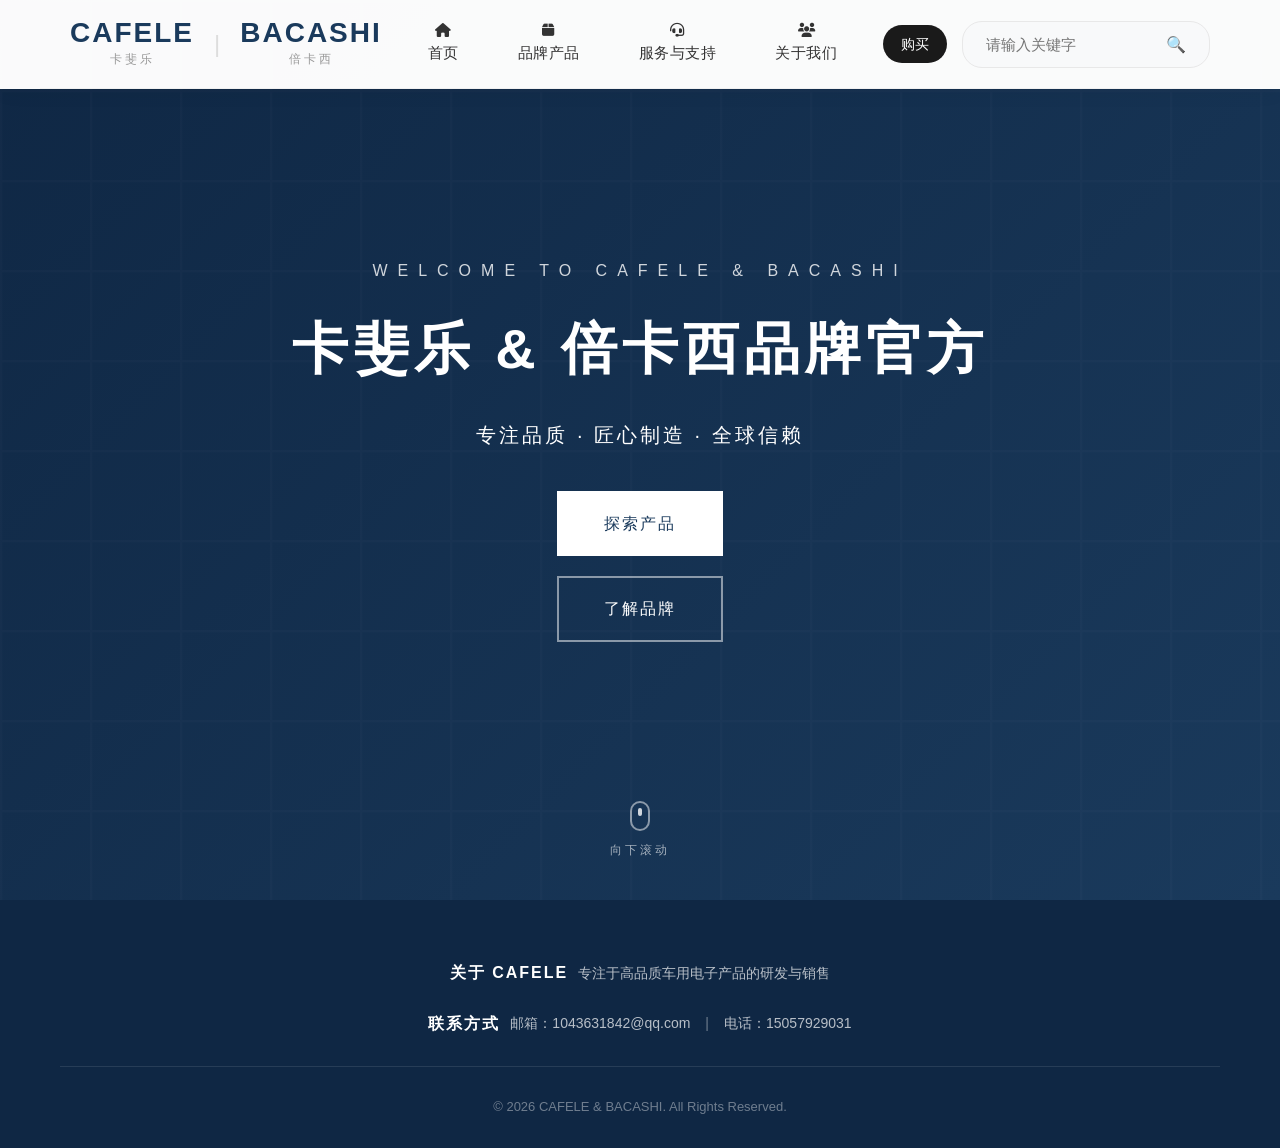
==== index.html @ b7d117b6 "更新 CSS 版本号清除浏览器缓存" ====
<!DOCTYPE html>
<html lang="zh-CN">
<head>
    <meta charset="UTF-8">
    <meta name="viewport" content="width=device-width, initial-scale=1.0, maximum-scale=1.0, user-scalable=no">
    <meta http-equiv="Cache-Control" content="no-cache, no-store, must-revalidate">
    <meta http-equiv="Pragma" content="no-cache">
    <meta http-equiv="Expires" content="0">
    <title>CAFELE & BACASHI - 品牌官网</title>
    <link rel="stylesheet" href="assets/css/style.css?v=20260322030">
    <link rel="stylesheet" href="https://cdn.bootcdn.net/ajax/libs/font-awesome/6.4.0/css/all.min.css">
</head>
<body>
    <!-- 顶部导航栏 -->
    <nav class="navbar">
        <div class="container">
            <div class="logo">
                <div class="logo-brand">
                    <span class="logo-text">CAFELE</span>
                    <span class="logo-cn">卡斐乐</span>
                </div>
                <span class="logo-divider">|</span>
                <div class="logo-brand">
                    <span class="logo-text">BACASHI</span>
                    <span class="logo-cn">倍卡西</span>
                </div>
            </div>

            <!-- 主导航 -->
            <ul class="nav-links">
                <li class="active"><a href="index.html"><i class="fas fa-home nav-icon"></i>首页</a></li>
                <li><a href="products.html"><i class="fas fa-box nav-icon"></i>品牌产品</a></li>
                <li><a href="service.html"><i class="fas fa-headset nav-icon"></i>服务与支持</a></li>
                <li><a href="about.html"><i class="fas fa-users nav-icon"></i>关于我们</a></li>
            </ul>

            <!-- 右侧按钮 -->
            <div class="nav-right">
                <a href="service.html#contact" class="btn-buy">购买</a>
                <div class="search-box">
                    <input type="text" placeholder="请输入关键字" id="search-input">
                    <button class="search-btn" onclick="searchProducts()">🔍</button>
                </div>
            </div>

            <button class="mobile-menu-btn"><span></span><span></span><span></span></button>
        </div>
    </nav>

    <!-- 首页横幅 -->
    <section id="home" class="hero">
        <div class="hero-bg"></div>
        <div class="hero-overlay"></div>
        <div class="container hero-content">
            <p class="hero-welcome">WELCOME TO CAFELE & BACASHI</p>
            <h1 class="hero-title">卡斐乐 & 倍卡西品牌官方</h1>
            <p class="hero-subtitle">专注品质 · 匠心制造 · 全球信赖</p>
            <div class="hero-btns">
                <a href="products.html" class="btn btn-primary">探索产品</a>
                <a href="about.html" class="btn btn-outline">了解品牌</a>
            </div>
        </div>
        <div class="scroll-down">
            <span></span>
            <p>向下滚动</p>
        </div>
    </section>

    <!-- 页脚 -->
    <footer class="footer">
        <div class="container">
            <div class="footer-content">
                <div class="footer-section">
                    <h4>关于 CAFELE</h4>
                    <p>专注于高品质车用电子产品的研发与销售</p>
                </div>
                <div class="footer-section">
                    <h4>联系方式</h4>
                    <p id="footer-email">邮箱：1043631842@qq.com</p>
                    <span class="contact-divider">|</span>
                    <p id="footer-phone">电话：15057929031</p>
                </div>
            </div>
            <div class="footer-bottom">
                <p>&copy; 2026 CAFELE & BACASHI. All Rights Reserved.</p>
            </div>
        </div>
    </footer>

    <script src="assets/js/api.js"></script>
    <script src="assets/js/main.js"></script>
</body>
</html>
---- assets/css/style.css ----
/* 基础样式 */
* {
    margin: 0;
    padding: 0;
    box-sizing: border-box;
}

:root {
    --primary-color: #1a3a5c;
    --primary-light: #2c5282;
    --primary-dark: #0f2744;
    --accent-color: #c9a962;
    --text-color: #333;
    --text-light: #666;
    --text-muted: #999;
    --bg-light: #f8f9fa;
    --bg-white: #ffffff;
    --border-color: #e8e8e8;
    --shadow: 0 2px 15px rgba(0,0,0,0.08);
    --shadow-lg: 0 10px 40px rgba(0,0,0,0.12);
}

html {
    scroll-behavior: smooth;
}

body {
    font-family: "Helvetica Neue", Helvetica, Arial, "PingFang SC", "Hiragino Sans GB", "Microsoft YaHei", sans-serif;
    line-height: 1.6;
    color: var(--text-color);
    background: var(--bg-white);
}

.container {
    max-width: 1200px;
    margin: 0 auto;
    padding: 0 20px;
}

/* 导航栏 */
.navbar {
    position: fixed;
    top: 0;
    left: 0;
    right: 0;
    background: rgba(255,255,255,0.98);
    box-shadow: 0 2px 20px rgba(0,0,0,0.06);
    z-index: 1000;
    transition: all 0.3s ease;
}

.navbar .container {
    display: flex;
    justify-content: space-between;
    align-items: center;
    padding: 15px 30px;
    border-bottom: 1px solid #f0f0f0;
}

/* 导航左侧 Logo 区域 */
.logo {
    display: flex;
    align-items: center;
    gap: 15px;
}

/* 主导航 - 居中 */
.nav-links {
    display: flex;
    list-style: none;
    gap: 20px;
    flex: 1;
    justify-content: center;
}

.nav-links a {
    display: flex;
    flex-direction: column;
    align-items: center;
    padding: 8px 12px;
    text-decoration: none;
    color: #333;
    transition: all 0.3s ease;
    white-space: nowrap;
}

/* 导航右侧（购买按钮 + 搜索） */
.nav-right {
    display: flex;
    align-items: center;
    gap: 15px;
}

.btn-buy {
    background: #1a1a1a;
    color: white;
    padding: 8px 18px;
    border-radius: 20px;
    text-decoration: none;
    font-size: 14px;
    font-weight: 500;
    transition: all 0.3s ease;
}

.btn-buy:hover {
    background: #333;
    transform: translateY(-2px);
}

.search-box {
    display: flex;
    align-items: center;
    border: 1px solid #e8e8e8;
    border-radius: 20px;
    padding: 5px 15px;
    background: #f8f9fa;
}

.search-box input {
    border: none;
    background: transparent;
    padding: 8px;
    font-size: 15px;
    width: 180px;
    outline: none;
}

.search-btn {
    background: none;
    border: none;
    cursor: pointer;
    font-size: 16px;
    padding: 8px;
}

/* 下拉菜单 */
.has-dropdown {
    position: relative;
}

.dropdown-menu {
    position: absolute;
    top: 100%;
    left: 0;
    background: white;
    box-shadow: 0 5px 20px rgba(0,0,0,0.1);
    border-radius: 8px;
    list-style: none;
    padding: 10px 0;
    min-width: 160px;
    opacity: 0;
    visibility: hidden;
    transition: all 0.3s ease;
}

.has-dropdown:hover .dropdown-menu {
    opacity: 1;
    visibility: visible;
}

.dropdown-menu li {
    padding: 0;
}

.dropdown-menu a {
    padding: 10px 20px;
    display: block;
    font-size: 13px;
    color: #666;
}

.dropdown-menu a:hover {
    background: #f5f5f5;
    color: var(--primary-color);
}

.dropdown-menu a::after {
    display: none;
}

.arrow {
    font-size: 10px;
    margin-left: 5px;
    display: inline-block;
    transition: transform 0.3s ease;
}

.has-dropdown:hover .arrow {
    transform: rotate(180deg);
}

.logo {
    display: flex;
    align-items: center;
    gap: 20px;
}

.logo-brand {
    display: flex;
    flex-direction: column;
    align-items: center;
}

.logo-text {
    font-size: 28px;
    font-weight: 700;
    color: var(--primary-color);
    letter-spacing: 2px;
    line-height: 1;
}

.logo-cn {
    font-size: 12px;
    color: var(--text-muted);
    letter-spacing: 3px;
    margin-top: 3px;
}

.logo-divider {
    color: #ddd;
    font-size: 24px;
    font-weight: 300;
}

.nav-links {
    display: flex;
    list-style: none;
    gap: 35px;
}

.nav-links a {
    text-decoration: none;
    color: var(--text-color);
    font-size: 15px;
    font-weight: 500;
    letter-spacing: 0.5px;
    transition: color 0.3s ease;
    position: relative;
    display: inline-flex;
    align-items: center;
    gap: 4px;
}

.nav-links a .nav-icon {
    font-size: 14px;
    width: 16px;
    text-align: center;
    transition: transform 0.3s ease;
}

.nav-links a::after {
    content: '';
    position: absolute;
    bottom: -5px;
    left: 0;
    width: 0;
    height: 2px;
    background: var(--primary-color);
    transition: width 0.3s ease;
}

.nav-links a:hover,
.nav-links a.active {
    color: var(--primary-color);
}

.nav-links a:hover::after,
.nav-links a.active::after {
    width: 100%;
}

.mobile-menu-btn {
    display: none;
    flex-direction: column;
    gap: 5px;
    background: none;
    border: none;
    cursor: pointer;
    padding: 5px;
}

.mobile-menu-btn span {
    width: 25px;
    height: 2px;
    background: var(--primary-color);
    transition: all 0.3s ease;
}

/* 首页横幅 */
.hero {
    position: relative;
    height: 100vh;
    min-height: 600px;
    display: flex;
    align-items: center;
    justify-content: center;
    overflow: hidden;
}

.hero-bg {
    position: absolute;
    top: 0;
    left: 0;
    right: 0;
    bottom: 0;
    background: linear-gradient(135deg, var(--primary-dark) 0%, var(--primary-color) 50%, var(--primary-light) 100%);
    background-size: 200% 200%;
    animation: gradientShift 15s ease infinite;
}

@keyframes gradientShift {
    0%, 100% { background-position: 0% 50%; }
    50% { background-position: 100% 50%; }
}

.hero-overlay {
    position: absolute;
    top: 0;
    left: 0;
    right: 0;
    bottom: 0;
    background: url('data:image/svg+xml,<svg xmlns="http://www.w3.org/2000/svg" viewBox="0 0 100 100"><defs><pattern id="grid" width="10" height="10" patternUnits="userSpaceOnUse"><path d="M 10 0 L 0 0 0 10" fill="none" stroke="rgba(255,255,255,0.03)" stroke-width="0.5"/></pattern></defs><rect width="100" height="100" fill="url(%23grid)"/></svg>');
    opacity: 0.5;
}

.hero-content {
    position: relative;
    z-index: 10;
    text-align: center;
    color: white;
    max-width: 900px;
    padding: 40px;
}

.hero-welcome {
    font-size: 16px;
    letter-spacing: 10px;
    color: rgba(255,255,255,0.8);
    margin-bottom: 20px;
    animation: fadeInUp 1s ease 0.3s both;
}

.hero-title {
    font-size: 56px !important;
    font-weight: 700;
    letter-spacing: 2px;
    margin-bottom: 25px;
    white-space: nowrap;
    animation: fadeInUp 1s ease 0.5s both;
}

.hero-subtitle {
    font-size: 20px !important;
    letter-spacing: 4px;
    opacity: 0.9;
    margin-bottom: 40px;
    animation: fadeInUp 1s ease 0.7s both;
}

.hero-btns {
    display: flex;
    gap: 20px;
    justify-content: center;
    animation: fadeInUp 1s ease 0.9s both;
}

@keyframes fadeInUp {
    from {
        opacity: 0;
        transform: translateY(40px);
    }
    to {
        opacity: 1;
        transform: translateY(0);
    }
}

.btn {
    display: inline-block;
    padding: 18px 45px;
    border: 2px solid;
    border-radius: 0;
    cursor: pointer;
    font-size: 16px;
    font-weight: 500;
    letter-spacing: 2px;
    text-decoration: none;
    transition: all 0.3s ease;
    background: transparent;
}

.btn-primary {
    background: white;
    border-color: white;
    color: var(--primary-color);
}

.btn-primary:hover {
    background: transparent;
    color: white;
}

.btn-outline {
    border-color: rgba(255,255,255,0.5);
    color: white;
}

.btn-outline:hover {
    border-color: white;
    background: white;
    color: var(--primary-color);
}

.btn-large {
    padding: 18px 50px;
    font-size: 16px;
}

.scroll-down {
    position: absolute;
    bottom: 40px;
    left: 50%;
    transform: translateX(-50%);
    text-align: center;
    color: rgba(255,255,255,0.6);
    animation: bounce 2s infinite;
}

.scroll-down span {
    display: block;
    width: 20px;
    height: 30px;
    border: 2px solid rgba(255,255,255,0.5);
    border-radius: 10px;
    margin: 0 auto 10px;
    position: relative;
}

.scroll-down span::before {
    content: '';
    position: absolute;
    top: 5px;
    left: 50%;
    transform: translateX(-50%);
    width: 4px;
    height: 8px;
    background: rgba(255,255,255,0.8);
    border-radius: 2px;
    animation: scroll 2s infinite;
}

@keyframes scroll {
    0% { opacity: 1; top: 5px; }
    100% { opacity: 0; top: 15px; }
}

@keyframes bounce {
    0%, 100% { transform: translateX(-50%) translateY(0); }
    50% { transform: translateX(-50%) translateY(10px); }
}

.scroll-down p {
    font-size: 12px;
    letter-spacing: 3px;
}

/* 通用区块样式 */
section {
    padding: 100px 0;
}

@media (max-width: 768px) {
    section {
        padding: 40px 0;
    }
}

.section-header {
    text-align: center;
    margin-bottom: 70px;
}

@media (max-width: 768px) {
    .section-header {
        margin-bottom: 30px;
    }

    .section-subtitle {
        font-size: 11px;
        letter-spacing: 3px;
    }

    .section-title {
        font-size: 22px;
        letter-spacing: 2px;
    }

    .section-line {
        width: 40px;
        height: 2px;
        margin: 12px auto 0;
    }
}

.section-subtitle {
    font-size: 13px;
    letter-spacing: 5px;
    color: var(--accent-color);
    font-weight: 600;
    margin-bottom: 15px;
}

.section-title {
    font-size: 48px;
    color: var(--primary-color);
    font-weight: 700;
    letter-spacing: 3px;
}

.section-line {
    width: 60px;
    height: 3px;
    background: linear-gradient(to right, var(--primary-color), var(--accent-color));
    margin: 20px auto 0;
}

/* 品牌中心 */
.brand-section {
    background: var(--bg-white);
}

.brand-intro {
    display: grid;
    grid-template-columns: 1fr 1fr;
    gap: 80px;
    align-items: center;
    margin-bottom: 60px;
}

/* 反向布局 - 图片在左，文字在右 */
.brand-intro-reverse {
    direction: rtl;
}

.brand-intro-reverse .brand-text {
    direction: ltr;
}

.brand-intro-reverse .brand-image {
    direction: ltr;
}

.brand-text {
    padding: 20px 0;
}

.brand-text h3 {
    font-size: 36px;
    color: var(--primary-color);
    margin-bottom: 25px;
    font-weight: 600;
}

.brand-text p {
    color: var(--text-light);
    line-height: 2;
    font-size: 17px;
    text-align: justify;
}

.brand-signature {
    margin-top: 30px;
    font-family: 'Brush Script MT', cursive;
    font-size: 24px;
    color: var(--accent-color);
}

.brand-image {
    position: relative;
}

.image-placeholder {
    width: 100%;
    height: 400px;
    background: linear-gradient(135deg, var(--bg-light), #e8e8e8);
    display: flex;
    align-items: center;
    justify-content: center;
    color: var(--text-muted);
    font-size: 18px;
    letter-spacing: 3px;
}

.brand-stats {
    display: grid;
    grid-template-columns: repeat(4, 1fr);
    gap: 40px;
    padding: 50px;
    background: var(--bg-light);
    border-radius: 5px;
}

.stat-item {
    text-align: center;
    padding: 30px;
    border: 1px solid var(--border-color);
    transition: all 0.3s ease;
}

.stat-item:hover {
    border-color: var(--primary-color);
    transform: translateY(-5px);
    box-shadow: var(--shadow);
}

.stat-icon {
    font-size: 40px;
    display: block;
    margin-bottom: 15px;
}

.stat-number {
    display: block;
    font-size: 42px;
    font-weight: 700;
    color: var(--primary-color);
    margin-bottom: 10px;
}

.stat-label {
    font-size: 14px;
    color: var(--text-muted);
    letter-spacing: 1px;
}

/* 发展历程 */
.timeline-section {
    background: var(--bg-light);
}

.timeline-wrap {
    position: relative;
    max-width: 900px;
    margin: 0 auto;
}

.timeline-item {
    display: flex;
    gap: 40px;
    margin-bottom: 50px;
    position: relative;
}

.timeline-item:last-child {
    margin-bottom: 0;
}

.timeline-item:nth-child(odd) {
    flex-direction: row-reverse;
    text-align: right;
}

.timeline-year-box {
    flex-shrink: 0;
    width: 120px;
    height: 120px;
    background: var(--primary-color);
    color: white;
    display: flex;
    align-items: center;
    justify-content: center;
    font-size: 28px;
    font-weight: 700;
    border-radius: 5px;
    position: relative;
    z-index: 2;
}

.timeline-item:nth-child(odd) .timeline-year-box {
    background: var(--accent-color);
}

.timeline-content {
    flex: 1;
    padding: 30px;
    background: white;
    border-radius: 5px;
    box-shadow: var(--shadow);
    position: relative;
}

.timeline-content::before {
    content: '';
    position: absolute;
    top: 50%;
    transform: translateY(-50%);
    width: 0;
    height: 0;
    border: 10px solid transparent;
}

.timeline-item:nth-child(even) .timeline-content::before {
    left: -20px;
    border-right-color: white;
}

.timeline-item:nth-child(odd) .timeline-content::before {
    right: -20px;
    border-left-color: white;
}

.timeline-content h4 {
    font-size: 20px;
    color: var(--primary-color);
    margin-bottom: 12px;
}

.timeline-content p {
    color: var(--text-light);
    line-height: 1.8;
    font-size: 15px;
}

/* 产品中心 */
.products-section {
    background: var(--bg-white);
}

.product-filters {
    display: flex;
    justify-content: center;
    gap: 15px;
    margin-bottom: 50px;
    flex-wrap: wrap;
}

.filter-btn {
    padding: 12px 30px;
    border: 1px solid var(--border-color);
    background: white;
    cursor: pointer;
    font-size: 14px;
    letter-spacing: 1px;
    transition: all 0.3s ease;
}

.filter-btn:hover,
.filter-btn.active {
    border-color: var(--primary-color);
    background: var(--primary-color);
    color: white;
}

.products-wrap {
    display: grid;
    grid-template-columns: repeat(2, 1fr);
    gap: 40px;
}

.product-card {
    background: white;
    border: 1px solid var(--border-color);
    overflow: hidden;
    transition: all 0.4s ease;
    cursor: pointer;
}

.product-card:hover {
    border-color: var(--primary-color);
    box-shadow: var(--shadow-lg);
    transform: translateY(-10px);
}

.product-image-wrap {
    position: relative;
    width: 100%;
    height: 350px;
    overflow: hidden;
    background: #ffffff;
}

.product-image-wrap img {
    width: 100%;
    height: 100%;
    object-fit: contain;
    transition: transform 0.6s ease;
}

.product-card:hover .product-image-wrap img {
    transform: scale(1.1);
}

.product-overlay {
    position: absolute;
    top: 0;
    left: 0;
    right: 0;
    bottom: 0;
    background: rgba(26, 58, 92, 0.8);
    display: flex;
    align-items: center;
    justify-content: center;
    opacity: 0;
    transition: opacity 0.3s ease;
}

.product-card:hover .product-overlay {
    opacity: 1;
}

.product-overlay-btn {
    padding: 15px 35px;
    border: 2px solid white;
    background: transparent;
    color: white;
    cursor: pointer;
    font-size: 15px;
    letter-spacing: 2px;
    transition: all 0.3s ease;
}

.product-overlay-btn:hover {
    background: white;
    color: var(--primary-color);
}

.product-info {
    padding: 25px;
    text-align: center;
}

.product-category {
    display: inline-block;
    padding: 5px 15px;
    background: var(--bg-light);
    font-size: 12px;
    letter-spacing: 1px;
    color: var(--text-muted);
    margin-bottom: 15px;
}

.product-name {
    font-size: 24px;
    color: var(--primary-color);
    font-weight: 600;
    margin-bottom: 12px;
}

.product-description {
    color: var(--text-light);
    font-size: 15px;
    line-height: 1.7;
    margin-bottom: 15px;
}

.product-price {
    font-size: 26px;
    color: var(--accent-color);
    font-weight: 600;
}

/* 联系我们 */
.contact-section {
    background: var(--bg-light);
}

.contact-wrap {
    display: grid;
    grid-template-columns: 1fr 1.5fr;
    gap: 60px;
}

.contact-info {
    display: grid;
    grid-template-columns: 1fr;
    gap: 25px;
}

.contact-card {
    padding: 30px;
    background: white;
    border-left: 4px solid var(--primary-color);
    display: flex;
    flex-direction: column;
    gap: 15px;
    transition: all 0.3s ease;
}

.contact-card:hover {
    box-shadow: var(--shadow);
    transform: translateX(10px);
}

.contact-icon {
    font-size: 32px;
}

.contact-card h4 {
    font-size: 16px;
    color: var(--primary-color);
    font-weight: 600;
}

.contact-card p {
    color: var(--text-light);
    font-size: 15px;
    line-height: 1.6;
}

.contact-form {
    display: flex;
    flex-direction: column;
    gap: 20px;
    padding: 40px;
    background: white;
    box-shadow: var(--shadow);
}

.contact-form input,
.contact-form textarea {
    width: 100%;
    padding: 16px 20px;
    border: 1px solid var(--border-color);
    font-size: 15px;
    font-family: inherit;
    transition: border-color 0.3s ease;
}

.contact-form input:focus,
.contact-form textarea:focus {
    outline: none;
    border-color: var(--primary-color);
}

.contact-form textarea {
    resize: vertical;
    min-height: 150px;
}

.form-row {
    display: grid;
    grid-template-columns: 1fr 1fr;
    gap: 20px;
}

.contact-form .btn-primary {
    background: var(--primary-color);
    border-color: var(--primary-color);
    color: white;
    align-self: flex-start;
}

.contact-form .btn-primary:hover {
    background: var(--primary-dark);
    border-color: var(--primary-dark);
}

/* 页脚 */
.footer {
    background: var(--primary-dark);
    color: white;
    padding: 60px 0 30px;
}

.footer-content {
    display: flex;
    justify-content: center;
    align-items: center;
    gap: 40px;
    padding-bottom: 30px;
    border-bottom: 1px solid rgba(255,255,255,0.1);
}

.footer-section {
    display: flex;
    align-items: center;
    gap: 10px;
}

.footer-section h4 {
    font-size: 16px;
    font-weight: 600;
    letter-spacing: 2px;
    color: white;
    white-space: nowrap;
    margin: 0;
}

.footer-section p {
    font-size: 14px;
    color: rgba(255,255,255,0.7);
    line-height: 1.6;
    margin: 0;
    white-space: nowrap;
}

.contact-divider {
    color: rgba(255,255,255,0.4);
    font-size: 14px;
    margin: 0 5px;
}

.contact-divider {
    color: rgba(255,255,255,0.4);
    font-size: 14px;
}

.footer-bottom {
    text-align: center;
    padding-top: 30px;
    color: rgba(255,255,255,0.4);
    font-size: 13px;
}

/* 模态框 */
.modal {
    display: none;
    position: fixed;
    top: 0;
    left: 0;
    right: 0;
    bottom: 0;
    z-index: 2000;
    align-items: center;
    justify-content: center;
}

.modal-overlay {
    position: absolute;
    top: 0;
    left: 0;
    right: 0;
    bottom: 0;
    background: rgba(0,0,0,0.7);
}

.modal-dialog {
    position: relative;
    background: white;
    max-width: 1000px;
    width: 90%;
    max-height: 90vh;
    overflow-y: auto;
    z-index: 10;
}

.modal-close {
    position: absolute;
    top: 15px;
    right: 20px;
    font-size: 36px;
    cursor: pointer;
    color: var(--text-muted);
    background: none;
    border: none;
    z-index: 10;
    transition: color 0.3s ease;
}

.modal-close:hover {
    color: var(--text-color);
}

.modal-product {
    display: grid;
    grid-template-columns: 1fr 1fr;
}

.modal-product-img {
    width: 100%;
    min-height: 500px;
    object-fit: cover;
    background: var(--bg-light);
}

.modal-product-info {
    padding: 50px;
}

.modal-product-info .product-category {
    background: var(--primary-color);
    color: white;
    padding: 8px 20px;
}

.modal-product-info .product-name {
    font-size: 32px;
    margin-bottom: 20px;
}

.modal-product-info .product-price {
    font-size: 36px;
    margin-bottom: 25px;
}

.modal-product-info .product-description {
    font-size: 16px;
    line-height: 1.8;
    margin-bottom: 30px;
}

.modal-details h4 {
    font-size: 18px;
    color: var(--primary-color);
    margin-bottom: 15px;
}

.modal-details pre {
    background: var(--bg-light);
    padding: 20px;
    font-family: inherit;
    font-size: 14px;
    line-height: 2;
    white-space: pre-wrap;
    color: var(--text-light);
}

/* 响应式设计 */
@media (max-width: 992px) {
    .nav-links {
        gap: 30px;
    }

    .hero-title {
        font-size: 42px;
    }

    .brand-intro {
        grid-template-columns: 1fr;
        gap: 40px;
    }

    .brand-intro-reverse {
        direction: ltr;
    }

    .brand-stats {
        grid-template-columns: repeat(2, 1fr);
    }

    .products-wrap {
        grid-template-columns: 1fr;
    }

    .contact-wrap {
        grid-template-columns: 1fr;
    }

    .modal-product {
        grid-template-columns: 1fr;
    }

    .modal-product-img {
        min-height: 300px;
    }
}

@media (max-width: 768px) {
    /* 移动端导航栏优化 */
    .navbar .container {
        padding: 12px 15px;
        transition: all 0.3s ease;
    }

    .logo {
        flex-shrink: 0;
    }

    .logo-text {
        font-size: 16px;
        font-weight: 700;
    }

    .logo-cn {
        font-size: 7px;
        letter-spacing: 2px;
    }

    .logo-divider {
        display: none;
    }

    /* 导航链接默认隐藏 */
    .nav-links {
        display: none;
    }

    /* 导航右侧在移动端隐藏搜索框，保留购买按钮 */
    .nav-right {
        gap: 8px;
        flex-shrink: 0;
    }

    .nav-right .search-box {
        display: none;
    }

    .btn-buy {
        padding: 8px 14px;
        font-size: 12px;
        border-radius: 20px;
    }

    /* 移动端首页标题 */
    .hero-title {
        font-size: 32px !important;
        letter-spacing: 2px;
        white-space: normal;
    }

    .hero-subtitle {
        font-size: 14px !important;
        letter-spacing: 2px;
    }

    /* 汉堡菜单按钮动画 */
    .mobile-menu-btn {
        display: flex;
        flex-direction: column;
        justify-content: center;
        align-items: center;
        padding: 6px;
        background: linear-gradient(135deg, var(--primary-color) 0%, var(--primary-light) 100%);
        border: none;
        border-radius: 8px;
        box-shadow: 0 2px 10px rgba(26, 58, 92, 0.2);
        cursor: pointer;
        z-index: 1001;
        transition: all 0.3s ease;
    }

    .mobile-menu-btn:active {
        transform: scale(0.9);
    }

    .mobile-menu-btn span {
        width: 20px;
        height: 2px;
        background: white;
        border-radius: 2px;
        transition: all 0.3s ease;
    }

    .mobile-menu-btn span:nth-child(1) {
        transform: translateY(-5px);
    }

    .mobile-menu-btn span:nth-child(2) {
        transform: translateY(0);
    }

    .mobile-menu-btn span:nth-child(3) {
        transform: translateY(3px);
    }

    /* 菜单激活状态 */
    .mobile-menu-btn.active {
        background: var(--accent-color);
        box-shadow: 0 2px 15px rgba(201, 169, 98, 0.4);
    }

    .mobile-menu-btn.active span:nth-child(1) {
        transform: rotate(45deg);
    }

    .mobile-menu-btn.active span:nth-child(2) {
        opacity: 0;
    }

    .mobile-menu-btn.active span:nth-child(3) {
        transform: translateY(0) rotate(-45deg);
    }

    /* 下拉菜单容器（移动端展开菜单） */
    .nav-links {
        display: none;
        position: fixed;
        top: 60px;
        left: 0;
        right: 0;
        background: linear-gradient(180deg, rgba(255,255,255,0.98) 0%, rgba(255,255,255,0.95) 100%);
        backdrop-filter: blur(20px);
        -webkit-backdrop-filter: blur(20px);
        flex-direction: column;
        padding: 20px 15px;
        gap: 8px;
        box-shadow: 0 10px 40px rgba(0,0,0,0.15);
        z-index: 999;
        border-bottom: 1px solid rgba(26, 58, 92, 0.1);
        animation: slideDown 0.3s ease;
        max-height: calc(100vh - 60px);
        overflow-y: auto;
    }

    @keyframes slideDown {
        from {
            opacity: 0;
            transform: translateY(-10px);
        }
        to {
            opacity: 1;
            transform: translateY(0);
        }
    }

    .nav-links.active {
        display: flex;
    }

    /* 导航链接样式 */
    .nav-links a {
        padding: 12px 16px !important;
        font-size: 14px;
        font-weight: 500;
        border-radius: 10px;
        background: #f5f5f5;
        color: #333 !important;
        text-decoration: none;
        transition: all 0.3s cubic-bezier(0.4, 0, 0.2, 1);
        position: relative;
        overflow: hidden;
        letter-spacing: 0.5px;
        display: flex;
        align-items: center;
        gap: 10px;
    }

    .nav-links a .nav-icon {
        font-size: 16px;
        width: 20px;
        text-align: center;
        transition: transform 0.3s ease;
    }

    /* 选中状态 - 明显高亮 (li.active > a 或 a.active) - 使用 !important 强制应用 */
    .nav-links li.active > a,
    .nav-links a.active {
        background: linear-gradient(135deg, #1a3a5c 0%, #2c5282 100%) !important;
        color: #fff !important;
        box-shadow: 0 4px 15px rgba(26, 58, 92, 0.35);
        transform: translateX(5px);
    }

    .nav-links li.active > a .nav-icon,
    .nav-links a.active .nav-icon {
        transform: scale(1.1);
    }

    .nav-links li.active > a::before,
    .nav-links a.active::before {
        content: '';
        position: absolute;
        left: 0;
        top: 0;
        width: 4px;
        height: 100%;
        background: #c9a962;
    }

    /* 悬停效果 */
    .nav-links a:hover {
        background: linear-gradient(135deg, rgba(26, 58, 92, 0.08) 0%, rgba(26, 58, 92, 0.12) 100%);
        transform: translateX(3px);
    }

    .nav-links a:hover .nav-icon {
        transform: rotate(5deg);
    }

    /* 下拉菜单 */
    .has-dropdown {
        position: relative;
    }

    .has-dropdown > a {
        justify-content: space-between;
    }

    .has-dropdown > a::after {
        content: '';
        display: inline-block;
        width: 8px;
        height: 8px;
        border-right: 2px solid currentColor;
        border-bottom: 2px solid currentColor;
        transform: rotate(45deg);
        transition: transform 0.3s ease;
        margin-left: auto;
    }

    .has-dropdown.active > a::after {
        transform: rotate(-135deg);
    }

    .dropdown-menu {
        position: static !important;
        opacity: 0;
        visibility: hidden;
        max-height: 0;
        overflow: hidden;
        transition: all 0.3s ease;
        background: transparent;
    }

    .has-dropdown.active .dropdown-menu {
        opacity: 1;
        visibility: visible;
        max-height: 200px;
        margin-top: 8px;
    }

    .dropdown-menu a {
        background: transparent !important;
        font-size: 13px;
        padding: 10px 16px 10px 35px;
        margin-left: 10px;
        border-left: 3px solid transparent;
        color: var(--text-light);
    }

    .dropdown-menu a:hover,
    .dropdown-menu a.active {
        background: rgba(26, 58, 92, 0.08) !important;
        color: var(--primary-color);
        border-left-color: var(--accent-color);
    }

    /* 分割线 */
    .nav-divider {
        height: 1px;
        background: linear-gradient(90deg, transparent 0%, rgba(26, 58, 92, 0.15) 50%, transparent 100%);
        margin: 10px 0;
    }
}

    .hero-title {
        font-size: 32px;
        letter-spacing: 5px;
    }

    .hero-subtitle {
        font-size: 16px;
        letter-spacing: 3px;
    }

    .hero-btns {
        flex-direction: column;
        align-items: center;
    }

    .section-title {
        font-size: 32px;
    }

    .brand-stats {
        grid-template-columns: 1fr;
    }

    .timeline-item {
        flex-direction: column !important;
        text-align: center;
    }

    .timeline-year-box {
        width: 80px;
        height: 80px;
        font-size: 20px;
        margin: 0 auto;
    }

    .timeline-content {
        margin-top: 20px;
    }

    .timeline-content::before {
        display: none;
    }

    .form-row {
        grid-template-columns: 1fr;
    }

    .footer-content {
        flex-direction: column;
        gap: 25px;
        text-align: center;
    }

    .footer-links {
        flex-wrap: wrap;
        justify-content: center;
        gap: 20px;
    }
}

/* 产品页面移动端优化 */
@media (max-width: 768px) {
    /* 页面页头 */
    .page-header {
        padding: 80px 15px 40px;
        margin-top: 50px;
    }

    .page-header h1 {
        font-size: 28px;
    }

    .page-header p {
        font-size: 14px;
    }

    /* 品牌切换标签 */
    .brand-tabs {
        gap: 15px;
        margin: 25px 0 20px;
    }

    .brand-tab {
        padding: 12px 25px;
        min-width: 120px;
    }

    .brand-tab .brand-name {
        font-size: 16px;
    }

    .brand-tab .brand-cn {
        font-size: 11px;
    }

    /* 分类筛选按钮 */
    .category-filter {
        gap: 8px;
        margin-bottom: 25px;
    }

    .category-btn {
        padding: 8px 18px;
        font-size: 13px;
        border-radius: 20px;
    }

    /* 产品网格 */
    .products-grid {
        grid-template-columns: 1fr;
        gap: 20px;
        margin-bottom: 40px;
    }

    .product-card {
        border-radius: 12px;
    }

    .product-image-wrap {
        height: 200px;
    }

    .product-info {
        padding: 15px;
    }

    .product-category {
        padding: 3px 10px;
        font-size: 11px;
        border-radius: 12px;
    }

    .product-name {
        font-size: 16px;
        margin: 8px 0;
    }

    .product-desc {
        font-size: 13px;
        line-height: 1.6;
    }
}

/* 产品说明书区域 */
.manuals-section {
    padding: 100px 0;
    background: var(--section-bg);
}

.manuals-wrap {
    display: grid;
    grid-template-columns: repeat(auto-fill, minmax(280px, 1fr));
    gap: 30px;
}

.manual-card {
    background: white;
    border-radius: 12px;
    overflow: hidden;
    box-shadow: 0 5px 20px rgba(0,0,0,0.08);
    transition: transform 0.3s ease, box-shadow 0.3s ease;
    cursor: pointer;
}

.manual-card:hover {
    transform: translateY(-8px);
    box-shadow: 0 15px 40px rgba(0,0,0,0.15);
}

.manual-card img {
    width: 100%;
    height: 200px;
    object-fit: cover;
    background: #f5f5f5;
}

.manual-cover-placeholder {
    width: 100%;
    height: 200px;
    display: flex;
    align-items: center;
    justify-content: center;
    background: #f5f5f5;
    color: #ccc;
    font-size: 60px;
}

.manual-info {
    padding: 20px;
}

.manual-info h4 {
    font-size: 18px;
    color: var(--text-color);
    margin-bottom: 10px;
    font-weight: 600;
}

.manual-product {
    font-size: 14px;
    color: var(--text-muted);
    margin-bottom: 12px;
}

.manual-video-badge {
    display: inline-flex;
    align-items: center;
    gap: 6px;
    font-size: 12px;
    color: var(--primary-color);
    background: rgba(74, 74, 217, 0.1);
    padding: 4px 12px;
    border-radius: 20px;
}

/* 说明书详情模态框样式 */
.modal-manual-detail {
    padding: 30px;
}

.modal-manual-detail .manual-title {
    font-size: 28px;
    color: var(--text-color);
    margin-bottom: 20px;
    font-weight: 600;
}

.modal-manual-detail .manual-cover-img {
    width: 100%;
    max-height: 400px;
    object-fit: contain;
    border-radius: 8px;
    margin-bottom: 20px;
}

.modal-manual-detail .manual-video {
    width: 100%;
    margin-bottom: 20px;
}

.modal-manual-detail .manual-video iframe {
    width: 100%;
    height: 400px;
    border-radius: 8px;
}

.modal-manual-detail .manual-content {
    font-size: 16px;
    line-height: 1.8;
    color: var(--text-color);
}

.modal-manual-detail .manual-content img {
    max-width: 100%;
    height: auto;
    border-radius: 8px;
    margin: 20px 0;
}

/* 说明书详情页 */
.manual-detail-page {
    padding: 100px 0 60px;
    background: var(--section-bg);
    min-height: 70vh;
}

.manual-detail-header {
    margin-bottom: 40px;
}

.manual-detail-header .back-link {
    display: inline-flex;
    align-items: center;
    gap: 8px;
    color: var(--text-light);
    text-decoration: none;
    margin-bottom: 20px;
    transition: color 0.3s;
}

.manual-detail-header .back-link:hover {
    color: var(--primary-color);
}

.manual-detail-header h1 {
    font-size: 2.5rem;
    color: var(--text-color);
    margin: 0;
}

.manual-detail-cover {
    width: 100%;
    max-height: 500px;
    object-fit: contain;
    border-radius: 12px;
    margin-bottom: 30px;
    box-shadow: 0 10px 30px rgba(0, 0, 0, 0.1);
}

.manual-detail-video {
    position: relative;
    padding-bottom: 56.25%;
    height: 0;
    margin-bottom: 30px;
    border-radius: 12px;
    overflow: hidden;
    box-shadow: 0 10px 30px rgba(0, 0, 0, 0.1);
}

.manual-detail-video iframe {
    position: absolute;
    top: 0;
    left: 0;
    width: 100%;
    height: 100%;
}

.manual-detail-content {
    background: white;
    padding: 40px;
    border-radius: 12px;
    box-shadow: 0 5px 20px rgba(0, 0, 0, 0.08);
    line-height: 1.8;
}

.manual-detail-content img {
    max-width: 100%;
    height: auto;
    border-radius: 8px;
    margin: 20px 0;
}

.manual-detail-content h1,
.manual-detail-content h2,
.manual-detail-content h3 {
    margin-top: 30px;
    margin-bottom: 15px;
    color: var(--text-color);
}

.manual-detail-content p {
    margin-bottom: 15px;
}

.manual-detail-content ul,
.manual-detail-content ol {
    margin-bottom: 15px;
    padding-left: 30px;
}

.manual-detail-content li {
    margin-bottom: 8px;
}

.error-message {
    text-align: center;
    padding: 60px 20px;
    color: var(--text-light);
    font-size: 1.1rem;
}

/* 产品详情页 */
.product-detail-page {
    padding: 100px 0 60px;
    background: var(--section-bg);
    min-height: 70vh;
}

.product-detail-header {
    margin-bottom: 30px;
}

.product-detail-header .back-link {
    display: inline-flex;
    align-items: center;
    gap: 8px;
    color: var(--text-light);
    text-decoration: none;
    transition: color 0.3s;
}

.product-detail-header .back-link:hover {
    color: var(--primary-color);
}

.product-detail-main {
    display: grid;
    grid-template-columns: 1fr 1fr;
    gap: 50px;
    margin-bottom: 50px;
    background: white;
    border-radius: 12px;
    overflow: hidden;
    box-shadow: 0 5px 20px rgba(0, 0, 0, 0.08);
}

.product-detail-image {
    background: #f8f9fa;
    display: flex;
    align-items: center;
    justify-content: center;
    padding: 40px;
}

.product-detail-image img {
    max-width: 100%;
    max-height: 500px;
    object-fit: contain;
    border-radius: 8px;
}

.product-detail-info {
    padding: 50px 40px;
    display: flex;
    flex-direction: column;
    justify-content: center;
}

.product-category-tag {
    display: inline-block;
    background: var(--primary-color);
    color: white;
    padding: 6px 16px;
    border-radius: 20px;
    font-size: 0.85rem;
    font-weight: 500;
    margin-bottom: 15px;
    align-self: flex-start;
}

.product-detail-title {
    font-size: 2rem;
    color: var(--text-color);
    margin: 0 0 15px 0;
}

.product-detail-price {
    font-size: 1.5rem;
    color: var(--primary-color);
    font-weight: 600;
    margin-bottom: 20px;
}

.product-detail-description {
    color: var(--text-light);
    line-height: 1.8;
    font-size: 1.05rem;
}

.product-detail-full {
    background: white;
    border-radius: 12px;
    padding: 50px 40px;
    box-shadow: 0 5px 20px rgba(0, 0, 0, 0.08);
    max-width: 900px;
    margin: 0 auto;
}

.detail-section {
    margin-bottom: 50px;
    padding: 35px;
    background: linear-gradient(to bottom, #fff, #fafbfc);
    border-radius: 12px;
    border: 1px solid var(--border-color);
}

.detail-section:last-child {
    margin-bottom: 0;
}

.detail-section h3 {
    font-size: 1.4rem;
    font-weight: 600;
    color: var(--primary-color);
    margin-bottom: 25px;
    padding-bottom: 15px;
    border-bottom: 2px solid var(--accent-color);
    display: flex;
    align-items: center;
    gap: 10px;
}

.detail-section h3::before {
    content: '';
    display: inline-block;
    width: 4px;
    height: 24px;
    background: linear-gradient(to bottom, var(--primary-color), var(--accent-color));
    border-radius: 2px;
}

.detail-content {
    line-height: 1.9;
    color: var(--text-color);
    font-size: 1.05rem;
}

.detail-content img {
    max-width: 100%;
    height: auto;
    border-radius: 10px;
    margin: 25px 0;
    box-shadow: 0 4px 15px rgba(0, 0, 0, 0.08);
}

.detail-content p {
    margin-bottom: 18px;
    text-align: justify;
}

.detail-content h1,
.detail-content h2,
.detail-content h3 {
    margin-top: 30px;
    margin-bottom: 18px;
    color: var(--primary-color);
    font-weight: 600;
}

.detail-content ul,
.detail-content ol {
    margin-bottom: 18px;
    padding-left: 25px;
}

.detail-content li {
    margin-bottom: 10px;
}

.detail-content blockquote {
    border-left: 4px solid var(--accent-color);
    padding: 15px 20px;
    margin: 20px 0;
    background: var(--bg-light);
    border-radius: 0 8px 8px 0;
    color: var(--text-light);
}

.product-video {
    display: flex;
    justify-content: center;
    align-items: center;
    margin: 30px 0;
}

.product-video iframe,
.product-video video {
    width: 100%;
    max-width: 900px;
    height: auto;
    aspect-ratio: 16/9;
    border-radius: 12px;
    box-shadow: 0 8px 30px rgba(0, 0, 0, 0.12);
    background: #000;
}

/* 产品详情页的说明书区域 */
.product-manuals-section {
    margin-top: 50px;
    padding: 50px 40px;
    background: white;
    border-radius: 12px;
    box-shadow: 0 5px 20px rgba(0, 0, 0, 0.08);
}

.product-manuals-section .section-header {
    text-align: center;
    margin-bottom: 40px;
}

.product-manuals-section .section-subtitle {
    font-size: 0.9rem;
    color: var(--text-light);
    text-transform: uppercase;
    letter-spacing: 2px;
    margin-bottom: 10px;
}

.product-manuals-section .section-title {
    font-size: 1.8rem;
    color: var(--text-color);
    margin: 0;
}

.product-manuals-section .section-line {
    width: 60px;
    height: 3px;
    background: var(--primary-color);
    margin: 15px auto;
}

/* 说明书直接展示样式 */
.manual-content-full {
    margin-top: 30px;
    padding: 30px;
    background: var(--bg-light);
    border-radius: 8px;
    border: 1px solid var(--border-color);
}

.manual-content-full .manual-cover {
    text-align: center;
    margin-bottom: 25px;
}

.manual-content-full .manual-cover img {
    max-width: 100%;
    height: auto;
    border-radius: 8px;
    box-shadow: 0 4px 15px rgba(0, 0, 0, 0.1);
}

.manual-content-full .manual-title {
    font-size: 1.4rem;
    color: var(--primary-color);
    margin-bottom: 20px;
    padding-bottom: 15px;
    border-bottom: 2px solid var(--accent-color);
}

.manual-content-full .manual-video {
    margin: 20px 0;
}

.manual-content-full .manual-video iframe,
.manual-content-full .manual-video video {
    width: 100%;
    max-width: 800px;
    height: 450px;
    border-radius: 8px;
}

.manual-content-full .manual-content {
    line-height: 1.8;
    color: var(--text-color);
}

.manual-content-full .manual-content img {
    max-width: 100%;
    height: auto;
    display: block;
    margin: 15px 0;
    border-radius: 6px;
}

.manual-content-full .manual-content p {
    margin-bottom: 15px;
}

.manual-content-full .manual-content h1,
.manual-content-full .manual-content h2,
.manual-content-full .manual-content h3 {
    color: var(--primary-color);
    margin: 25px 0 15px;
}

/* 响应式 */
@media (max-width: 768px) {
    /* 产品详情页头 - 降低高度确保返回按钮可点击 */
    .product-detail-page {
        padding-top: 60px;
    }

    .product-detail-header {
        margin-bottom: 15px;
        padding: 0 15px;
    }

    .product-detail-header .back-link {
        display: inline-flex;
        align-items: center;
        justify-content: center;
        min-width: 44px;
        min-height: 44px;
        padding: 8px 12px;
        font-size: 14px;
        background: rgba(26, 58, 92, 0.08);
        border-radius: 8px;
        gap: 6px;
    }

    .product-detail-header .back-link i {
        font-size: 16px;
    }

    /* 产品详情主区域 */
    .product-detail-main {
        grid-template-columns: 1fr;
    }

    .product-detail-image {
        padding: 20px;
    }

    .product-detail-info {
        padding: 30px 20px;
    }

    .product-detail-title {
        font-size: 1.5rem;
    }

    .product-detail-full {
        padding: 25px 15px;
        max-width: 100%;
        border-radius: 0;
        box-shadow: none;
    }

    .detail-section {
        padding: 20px 15px;
    }

    .detail-section h3 {
        font-size: 1.2rem;
    }

    .detail-content {
        font-size: 1rem;
    }

    .product-video iframe,
    .product-video video {
        max-width: 100%;
    }

    .product-manuals-section {
        padding: 30px 20px;
    }
}

/* ====================== 独立页面样式 ====================== */

/* 页面页头 */
.page-header {
    background: linear-gradient(135deg, var(--primary-color) 0%, var(--primary-light) 100%);
    color: white;
    padding: 120px 0 60px;
    text-align: center;
    margin-top: 60px;
}

.page-header h1 {
    font-size: 42px;
    font-weight: 700;
    margin-bottom: 10px;
}

.page-header p {
    font-size: 16px;
    opacity: 0.9;
    letter-spacing: 2px;
}

/* 品牌切换标签 */
.brand-tabs {
    display: flex;
    justify-content: center;
    gap: 20px;
    margin: 40px 0 30px;
}

.brand-tab {
    padding: 15px 40px;
    border: 2px solid var(--border-color);
    background: white;
    border-radius: 30px;
    cursor: pointer;
    transition: all 0.3s ease;
    display: flex;
    flex-direction: column;
    align-items: center;
    gap: 5px;
    min-width: 150px;
}

.brand-tab .brand-name {
    font-size: 18px;
    font-weight: 600;
    color: var(--text-color);
}

.brand-tab .brand-cn {
    font-size: 12px;
    color: var(--text-muted);
}

.brand-tab.active {
    border-color: var(--primary-color);
    background: var(--primary-color);
}

.brand-tab.active .brand-name,
.brand-tab.active .brand-cn {
    color: white;
}

.brand-tab:hover {
    transform: translateY(-3px);
    box-shadow: 0 5px 20px rgba(0,0,0,0.1);
}

/* 分类筛选按钮 */
.category-filter {
    display: flex;
    justify-content: center;
    flex-wrap: wrap;
    gap: 10px;
    margin-bottom: 40px;
}

.category-btn {
    padding: 10px 25px;
    border: 1px solid #e0e0e0;
    background: white;
    border-radius: 25px;
    cursor: pointer;
    transition: all 0.3s cubic-bezier(0.4, 0, 0.2, 1);
    font-size: 14px;
    color: #666;
    position: relative;
    overflow: hidden;
}

.category-btn::before {
    content: '';
    position: absolute;
    top: 50%;
    left: 50%;
    width: 0;
    height: 0;
    background: rgba(26, 58, 92, 0.08);
    border-radius: 50%;
    transform: translate(-50%, -50%);
    transition: width 0.6s ease, height 0.6s ease;
}

.category-btn:hover::before {
    width: 300px;
    height: 300px;
}

.category-btn:hover {
    border-color: #1a3a5c;
    color: #1a3a5c;
    transform: translateY(-3px);
    box-shadow: 0 8px 20px rgba(26, 58, 92, 0.15);
}

.category-btn.active {
    background: #1a3a5c;
    color: white;
    border-color: #1a3a5c;
    box-shadow: 0 4px 15px rgba(26, 58, 92, 0.3);
    transform: translateY(-2px);
}

/* 子分类筛选 */
.subcategory-filter {
    display: flex;
    align-items: center;
    justify-content: flex-start;
    flex-wrap: wrap;
    gap: 10px;
    margin-bottom: 30px;
    padding: 12px 20px;
    background: #f8f9fa;
    border-radius: 8px;
    border-left: 3px solid #1a3a5c;
}

.subcategory-label {
    font-size: 13px;
    color: #666;
    font-weight: 500;
    display: flex;
    align-items: center;
    gap: 6px;
    padding-right: 10px;
    border-right: 1px solid #e0e0e0;
    margin-right: 5px;
}

.subcategory-label i {
    font-size: 12px;
    color: #1a3a5c;
}

.subcategory-btn {
    padding: 6px 16px;
    border: 1px dashed #ccc;
    background: white;
    border-radius: 6px;
    cursor: pointer;
    transition: all 0.3s ease;
    font-size: 12px;
    color: #666;
}

.subcategory-btn:hover {
    border-color: #1a3a5c;
    color: #1a3a5c;
    background: rgba(26, 58, 92, 0.05);
}

.subcategory-btn.active {
    background: #1a3a5c;
    color: white;
    border-color: #1a3a5c;
    border-style: solid;
    box-shadow: 0 2px 8px rgba(26, 58, 92, 0.2);
}

/* 产品网格 */
.products-grid {
    display: grid;
    grid-template-columns: repeat(auto-fill, minmax(280px, 1fr));
    gap: 30px;
    margin-bottom: 60px;
}

.product-card {
    background: white;
    border-radius: 15px;
    overflow: hidden;
    box-shadow: 0 2px 15px rgba(0,0,0,0.06);
    cursor: pointer;
    transition: all 0.3s ease;
}

.product-card:hover {
    transform: translateY(-10px);
    box-shadow: 0 20px 40px rgba(0,0,0,0.12);
}

.product-image-wrap {
    width: 100%;
    height: 220px;
    overflow: hidden;
    background: #ffffff;
}

.product-image-wrap img {
    width: 100%;
    height: 100%;
    object-fit: contain;
    transition: transform 0.5s ease;
}

.product-card:hover .product-image-wrap img {
    transform: scale(1.1);
}

.product-info {
    padding: 20px;
}

.product-category {
    display: inline-block;
    padding: 4px 12px;
    background: var(--bg-light);
    border-radius: 15px;
    font-size: 12px;
    color: var(--text-muted);
    margin-bottom: 10px;
}

.product-name {
    font-size: 18px;
    font-weight: 600;
    color: var(--text-color);
    margin-bottom: 8px;
}

.product-desc {
    font-size: 14px;
    color: var(--text-light);
    line-height: 1.6;
    display: -webkit-box;
    -webkit-line-clamp: 2;
    -webkit-box-orient: vertical;
    overflow: hidden;
}

/* 服务页面样式 */
.contact-section,
.brand-intro-section,
.after-sales-section {
    padding: 80px 0;
}

.contact-section {
    background: var(--bg-light);
}

.contact-grid {
    display: grid;
    grid-template-columns: repeat(auto-fit, minmax(250px, 1fr));
    gap: 30px;
    margin-top: 40px;
}

.contact-card {
    background: white;
    padding: 30px;
    border-radius: 15px;
    text-align: center;
    box-shadow: 0 2px 15px rgba(0,0,0,0.06);
    transition: all 0.3s ease;
}

.contact-card:hover {
    transform: translateY(-5px);
    box-shadow: 0 10px 30px rgba(0,0,0,0.1);
}

.contact-icon {
    width: 70px;
    height: 70px;
    margin: 0 auto 20px;
    background: var(--primary-color);
    border-radius: 50%;
    display: flex;
    align-items: center;
    justify-content: center;
    color: white;
    font-size: 24px;
}

.contact-card h3 {
    font-size: 18px;
    margin-bottom: 10px;
    color: var(--text-color);
}

.contact-card p {
    color: var(--text-light);
    font-size: 14px;
    line-height: 1.8;
}

/* 品牌介绍 */
.brand-intro-content {
    display: grid;
    grid-template-columns: 1fr 1fr;
    gap: 30px;
    align-items: center;
}

.brand-desc p {
    font-size: 16px;
    line-height: 2;
    color: var(--text-light);
    margin-bottom: 20px;
}

.brand-stats {
    display: grid;
    grid-template-columns: repeat(3, 1fr);
    gap: 20px;
}

.stat-item {
    text-align: center;
    padding: 30px 20px;
    background: var(--bg-light);
    border-radius: 15px;
}

.stat-number {
    display: block;
    font-size: 36px;
    font-weight: 700;
    color: var(--primary-color);
    margin-bottom: 10px;
}

.stat-label {
    font-size: 14px;
    color: var(--text-muted);
}

/* 售后服务网格 */
.service-grid {
    display: grid;
    grid-template-columns: repeat(auto-fit, minmax(280px, 1fr));
    gap: 30px;
    margin-top: 40px;
}

.service-card {
    background: white;
    padding: 35px 25px;
    border-radius: 15px;
    text-align: center;
    box-shadow: 0 2px 15px rgba(0,0,0,0.06);
    transition: all 0.3s ease;
    border: 1px solid var(--border-color);
}

.service-card:hover {
    transform: translateY(-5px);
    box-shadow: 0 10px 30px rgba(0,0,0,0.1);
    border-color: var(--primary-color);
}

.service-icon {
    width: 80px;
    height: 80px;
    margin: 0 auto 20px;
    background: linear-gradient(135deg, var(--primary-color), var(--primary-light));
    border-radius: 50%;
    display: flex;
    align-items: center;
    justify-content: center;
    color: white;
    font-size: 28px;
}

.service-card h3 {
    font-size: 18px;
    margin-bottom: 12px;
    color: var(--text-color);
}

.service-card p {
    font-size: 14px;
    color: var(--text-light);
    line-height: 1.8;
}

/* 联系表单 */
.contact-form-section {
    padding: 80px 0;
    background: var(--bg-light);
}

.contact-form {
    max-width: 800px;
    margin: 40px auto 0;
    background: white;
    padding: 40px;
    border-radius: 15px;
    box-shadow: 0 2px 20px rgba(0,0,0,0.06);
}

.form-row {
    display: grid;
    grid-template-columns: 1fr 1fr;
    gap: 20px;
}

.form-group {
    margin-bottom: 25px;
}

.form-group label {
    display: block;
    font-size: 14px;
    font-weight: 600;
    color: var(--text-color);
    margin-bottom: 8px;
}

.form-group input,
.form-group textarea {
    width: 100%;
    padding: 12px 15px;
    border: 1px solid var(--border-color);
    border-radius: 8px;
    font-size: 15px;
    transition: border-color 0.3s ease;
    font-family: inherit;
}

.form-group input:focus,
.form-group textarea:focus {
    outline: none;
    border-color: var(--primary-color);
}

.form-group textarea {
    resize: vertical;
    min-height: 120px;
}

.btn-block {
    width: 100%;
    padding: 15px;
    font-size: 16px;
}

/* 关于页面 */
/* 品牌介绍标题 */
.brand-intro-header {
    background: #fff;
    padding: 100px 0 50px;
    text-align: center;
}

.brand-intro-header .section-subtitle {
    font-size: 13px;
    letter-spacing: 6px;
    color: #c9a962;
    margin-bottom: 12px;
    font-weight: 600;
    text-transform: uppercase;
}

.brand-intro-header .section-title {
    font-size: 42px;
    font-weight: 700;
    color: #1a3a5c;
    margin-bottom: 18px;
    letter-spacing: 3px;
}

.brand-intro-header .section-line {
    width: 60px;
    height: 3px;
    background: linear-gradient(to right, var(--primary-color), var(--accent-color));
    margin: 20px auto 0;
}

/* 品牌介绍内容 */
.brand-intro-section {
    padding: 30px 0 40px;
}

/* 品牌介绍标题字体 */
.brand-desc h2 {
    font-size: 32px;
    color: #1a3a5c;
    margin-bottom: 20px;
    font-weight: 700;
    letter-spacing: 1px;
}

/* 品牌介绍描述文字 */
.brand-desc p {
    font-size: 14px;
    line-height: 1.8;
    color: #666;
    margin-bottom: 10px;
    font-weight: 400;
    text-align: justify;
}

.brand-team {
    color: #c9a962 !important;
    font-weight: 700;
    font-size: 18px;
    letter-spacing: 2px;
    margin-top: 15px;
}

/* 品牌图片 */
.brand-image img {
    width: 100%;
    height: auto;
    border-radius: 0;
    box-shadow: none;
    display: block;
}

/* 品牌统计数据 */
.brand-stats {
    display: grid;
    grid-template-columns: repeat(4, 1fr);
    gap: 20px;
    max-width: 1000px;
    margin: 30px auto 0;
    padding: 0;
    background: transparent;
    border-radius: 0;
}

.stat-item {
    text-align: center;
    padding: 35px 25px;
    background: #f8f9fa;
    border: 1px solid #e0e0e0;
    border-radius: 8px;
    transition: all 0.3s ease;
    box-shadow: 0 2px 8px rgba(0,0,0,0.04);
}

.stat-item:hover {
    border-color: #c9a962;
    box-shadow: 0 8px 25px rgba(0,0,0,0.08);
    transform: translateY(-3px);
}

.stat-item .stat-icon {
    font-size: 42px;
    margin-bottom: 18px;
    display: block;
}

/* 彩色图标 - 与参考图一致 */
.stat-item:nth-child(1) .stat-icon { color: #e6a23c; }
.stat-item:nth-child(2) .stat-icon { color: #d97706; }
.stat-item:nth-child(3) .stat-icon { color: #6366f1; }
.stat-item:nth-child(4) .stat-icon { color: #2563eb; }

.stat-item .stat-number {
    display: block;
    font-size: 38px;
    font-weight: 700;
    color: #1a3a5c;
    margin-bottom: 10px;
    letter-spacing: 0.5px;
}

.stat-item .stat-label {
    font-size: 13px;
    color: #999;
    font-weight: 400;
    letter-spacing: 0.5px;
}

.company-intro-section {
    padding: 80px 0;
}

.company-intro-content {
    display: grid;
    grid-template-columns: 1fr 1fr;
    gap: 60px;
    align-items: center;
}

.intro-text h2 {
    font-size: 32px;
    color: var(--primary-color);
    margin-bottom: 25px;
}

.intro-desc {
    font-size: 16px;
    line-height: 2;
    color: var(--text-light);
    margin-bottom: 20px;
}

.intro-stats {
    display: flex;
    gap: 40px;
    margin-top: 30px;
}

.intro-stat {
    text-align: center;
}

.intro-stat .stat-num {
    display: block;
    font-size: 42px;
    font-weight: 700;
    color: var(--primary-color);
}

.intro-stat .stat-label {
    font-size: 14px;
    color: var(--text-muted);
}

.intro-image img {
    width: 100%;
    border-radius: 15px;
    box-shadow: 0 10px 40px rgba(0,0,0,0.1);
}

/* 时间轴 */
.timeline-section {
    padding: 60px 0;
    background: linear-gradient(180deg, #f8f9fa 0%, #ffffff 100%);
}

.timeline-container {
    position: relative;
    max-width: 1000px;
    margin: 50px auto 0;
    padding-left: 60px;
}

/* 时间轴线 - 左侧垂直线 */
.timeline-container::before {
    content: '';
    position: absolute;
    left: 28px;
    top: 30px;
    bottom: 50px;
    width: 3px;
    background: linear-gradient(180deg, var(--primary-color) 0%, rgba(26, 58, 92, 0.2) 100%);
    border-radius: 3px;
}

.timeline-item {
    display: flex;
    align-items: flex-start;
    margin-bottom: 40px;
    position: relative;
}

.timeline-item:last-child {
    margin-bottom: 0;
}

/* 左侧圆点 */
.timeline-dot {
    width: 16px;
    height: 16px;
    background: white;
    border: 4px solid var(--primary-color);
    border-radius: 50%;
    position: absolute;
    left: -52px;
    top: 20px;
    box-shadow: 0 0 0 4px rgba(26, 58, 92, 0.1);
    transition: all 0.3s ease;
    z-index: 2;
    flex-shrink: 0;
}

.timeline-item:hover .timeline-dot {
    transform: translateY(-50%) scale(1.2);
    box-shadow: 0 0 0 6px rgba(26, 58, 92, 0.15);
}

/* 年份标签 */
.timeline-year {
    min-width: 70px;
    text-align: center;
    font-size: 18px;
    font-weight: 700;
    color: white;
    background: linear-gradient(135deg, var(--primary-color) 0%, var(--primary-light) 100%);
    padding: 8px 16px;
    border-radius: 8px;
    box-shadow: 0 4px 15px rgba(26, 58, 92, 0.25);
    position: relative;
    z-index: 2;
    margin-bottom: 10px;
}

/* 连接线 - 从年份标签向下到内容卡片 */
.timeline-year::after {
    content: '';
    position: absolute;
    left: 50%;
    bottom: -20px;
    transform: translateX(-50%);
    width: 3px;
    height: 20px;
    background: linear-gradient(180deg, var(--primary-color) 0%, rgba(26, 58, 92, 0.3) 100%);
}

/* 时间轴包装器 - 包含年份和内容 */
.timeline-wrapper {
    flex: 1;
    display: flex;
    flex-direction: column;
    align-items: center;
    margin-left: 10px;
}

/* 内容卡片 */
.timeline-content {
    flex: 1;
    background: white;
    padding: 25px;
    border-radius: 14px;
    box-shadow: 0 4px 20px rgba(0,0,0,0.08);
    transition: all 0.3s ease;
    border: 1px solid rgba(26, 58, 92, 0.06);
    width: 100%;
}

.timeline-content:hover {
    transform: translateX(5px);
    box-shadow: 0 6px 25px rgba(0,0,0,0.12);
}

.timeline-title {
    font-size: 17px;
    font-weight: 600;
    margin-bottom: 12px;
    color: var(--primary-color);
    display: flex;
    align-items: center;
    gap: 10px;
}

.timeline-title::before {
    content: '';
    width: 4px;
    height: 18px;
    background: linear-gradient(180deg, var(--primary-color), var(--primary-light));
    border-radius: 2px;
}

.timeline-description {
    font-size: 14px;
    line-height: 1.8;
    color: var(--text-light);
    padding-left: 14px;
}

/* 企业文化 */
.culture-section {
    padding: 80px 0;
}

.culture-grid {
    display: grid;
    grid-template-columns: repeat(auto-fit, minmax(250px, 1fr));
    gap: 30px;
    margin-top: 40px;
}

.culture-card {
    text-align: center;
    padding: 35px 25px;
    background: white;
    border-radius: 15px;
    box-shadow: 0 2px 15px rgba(0,0,0,0.06);
    transition: all 0.3s ease;
    border: 1px solid var(--border-color);
}

.culture-card:hover {
    transform: translateY(-5px);
    box-shadow: 0 10px 30px rgba(0,0,0,0.1);
    border-color: var(--accent-color);
}

.culture-icon {
    width: 80px;
    height: 80px;
    margin: 0 auto 20px;
    background: linear-gradient(135deg, var(--accent-color), #b8963f);
    border-radius: 50%;
    display: flex;
    align-items: center;
    justify-content: center;
    color: white;
    font-size: 32px;
}

.culture-card h3 {
    font-size: 20px;
    margin-bottom: 12px;
    color: var(--text-color);
}

.culture-card p {
    font-size: 14px;
    color: var(--text-light);
    line-height: 1.8;
}

/* 空状态 */
.empty-state {
    text-align: center;
    padding: 80px 20px;
    color: var(--text-muted);
}

.empty-state i {
    font-size: 64px;
    margin-bottom: 20px;
    opacity: 0.5;
}

.empty-state p {
    font-size: 16px;
}

/* 响应式 */
@media (max-width: 992px) {
    .brand-intro-content,
    .company-intro-content {
        grid-template-columns: 1fr;
        gap: 40px;
    }

    .intro-image {
        order: -1;
    }

    .brand-stats {
        grid-template-columns: repeat(3, 1fr);
        gap: 15px;
    }

    .brand-stats-grid {
        grid-template-columns: repeat(2, 1fr);
    }

    .stat-item {
        padding: 20px 10px;
    }

    .stat-item .stat-icon {
        font-size: 32px;
    }

    .stat-item .stat-number {
        font-size: 28px;
    }

    .stat-item .stat-label {
        font-size: 11px;
    }
}

@media (max-width: 768px) {
    /* 页面页头 */
    .page-header {
        padding: 60px 15px 30px;
        margin-top: 50px;
    }

    .page-header h1 {
        font-size: 24px;
    }

    .page-header p {
        font-size: 12px;
    }

    /* 品牌切换标签 */
    .brand-tabs {
        gap: 10px;
        margin: 20px 0;
    }

    .brand-tab {
        padding: 10px 20px;
        min-width: 100px;
    }

    .brand-tab .brand-name {
        font-size: 14px;
    }

    .brand-tab .brand-cn {
        font-size: 10px;
    }

    /* 分类筛选按钮 */
    .category-filter {
        gap: 8px;
        margin-bottom: 20px;
    }

    .category-btn {
        padding: 8px 16px;
        font-size: 12px;
    }

    /* 产品网格 - 2 列显示 */
    .products-grid {
        grid-template-columns: repeat(2, 1fr);
        gap: 12px;
        margin-bottom: 30px;
    }

    .product-card {
        border-radius: 10px;
        overflow: hidden;
    }

    .product-image-wrap {
        height: 140px;
    }

    .product-info {
        padding: 10px;
    }

    .product-category {
        padding: 3px 8px;
        font-size: 10px;
        border-radius: 10px;
        margin-bottom: 6px;
    }

    .product-name {
        font-size: 13px;
        margin: 6px 0;
        line-height: 1.3;
    }

    .product-desc {
        font-size: 11px;
        line-height: 1.4;
        display: -webkit-box;
        -webkit-line-clamp: 2;
        -webkit-box-orient: vertical;
        overflow: hidden;
    }

    /* 品牌介绍 */
    .brand-intro-content,
    .company-intro-content {
        grid-template-columns: 1fr;
        gap: 20px;
    }

    .intro-image {
        order: 0;
    }

    /* 品牌统计数据 */
    .brand-stats {
        grid-template-columns: repeat(2, 1fr);
        gap: 10px;
        margin-top: 15px;
    }

    .stat-item {
        padding: 12px 8px;
        border-radius: 8px;
    }

    .stat-item .stat-icon {
        font-size: 24px;
        margin-bottom: 8px;
    }

    .stat-item .stat-number {
        font-size: 20px;
    }

    .stat-item .stat-label {
        font-size: 10px;
    }

    /* 企业文化卡片 */
    .culture-grid {
        grid-template-columns: repeat(2, 1fr);
        gap: 12px;
    }

    .culture-card {
        padding: 20px 12px;
        border-radius: 10px;
    }

    .culture-card:hover {
        transform: translateY(-3px);
    }

    .culture-icon {
        width: 50px;
        height: 50px;
        font-size: 22px;
        margin-bottom: 12px;
    }

    .culture-card h3 {
        font-size: 14px;
        margin-bottom: 8px;
    }

    .culture-card p {
        font-size: 11px;
        line-height: 1.6;
    }

    /* 联系我们网格 */
    .contact-grid {
        grid-template-columns: repeat(2, 1fr);
        gap: 12px;
        margin-top: 25px;
    }

    .contact-card {
        padding: 20px 12px;
        border-radius: 10px;
    }

    .contact-card h3 {
        font-size: 13px;
        margin-bottom: 8px;
    }

    .contact-card p {
        font-size: 11px;
        line-height: 1.5;
    }

    .contact-icon {
        width: 50px;
        height: 50px;
        font-size: 18px;
        margin-bottom: 12px;
    }

    /* 售后服务网格 */
    .service-grid {
        grid-template-columns: repeat(2, 1fr);
        gap: 12px;
        margin-top: 25px;
    }

    .service-card {
        padding: 20px 12px;
        border-radius: 10px;
    }

    .service-card h3 {
        font-size: 13px;
        margin-bottom: 8px;
    }

    .service-card p {
        font-size: 11px;
        line-height: 1.5;
    }

    .service-icon {
        width: 50px;
        height: 50px;
        font-size: 20px;
        margin-bottom: 12px;
    }

    /* 时间轴 - 移动端垂直布局 */
    .timeline-container {
        padding-left: 30px;
    }

    .timeline-container::before {
        left: 8px;
        top: 20px;
    }

    .timeline-item {
        flex-direction: column;
        align-items: flex-start;
        gap: 10px;
        margin-bottom: 35px;
        position: relative;
    }

    /* 移动端圆点移到左侧线上 */
    .timeline-dot {
        left: -18px;
        top: 8px;
        transform: none;
    }

    .timeline-item:hover .timeline-dot {
        transform: scale(1.2);
    }

    /* 移动端隐藏向下连接线 */
    .timeline-year::after {
        display: none;
    }

    .timeline-year {
        text-align: center;
        font-size: 15px;
        padding: 6px 14px;
        align-self: center;
        margin-left: 30px;
    }

    .timeline-wrapper {
        flex: 1;
        width: 100%;
    }

    .timeline-content {
        padding: 18px;
        border-radius: 12px;
        margin-left: 0;
        width: 100%;
    }

    .timeline-content:hover {
        transform: translateY(-3px);
    }

    .timeline-title {
        font-size: 15px;
    }

    .timeline-description {
        font-size: 13px;
        line-height: 1.7;
        padding-left: 0;
    }

    .timeline-content {
        padding: 20px;
        border-radius: 12px;
    }

    .timeline-title {
        font-size: 16px;
    }

    .timeline-description {
        font-size: 13px;
        line-height: 1.7;
        padding-left: 0;
    }

    /* 表单 */
    .form-row {
        grid-template-columns: 1fr;
    }

    .contact-form {
        padding: 20px;
        margin: 20px auto;
    }

    .form-group input,
    .form-group textarea {
        padding: 10px 12px;
        font-size: 13px;
    }

    .btn-block {
        padding: 12px;
        font-size: 14px;
    }

    /* 页脚 - 移动端优化 */
    .footer {
        padding: 40px 15px 20px;
    }

    .footer-content {
        grid-template-columns: 1fr;
        gap: 30px;
    }

    .footer-section {
        padding: 10px 0;
        text-align: center;
    }

    .footer-section h4 {
        font-size: 13px;
        margin-bottom: 12px;
        font-weight: 600;
        letter-spacing: 1.5px;
        color: rgba(255,255,255,0.9);
    }

    .footer-section p {
        font-size: 12px;
        color: rgba(255,255,255,0.7);
        line-height: 1.8;
        max-width: 100%;
    }

    /* 联系方式 - 移动端横向排列 */
    .footer-contact {
        display: flex;
        justify-content: center;
        flex-wrap: wrap;
        gap: 10px;
        font-size: 12px;
    }

    .footer-contact p {
        margin: 0;
        white-space: nowrap;
    }

    /* 移动端隐藏联系方式中间的竖线 */
    .contact-divider {
        display: none;
    }

    /* 手机端隐藏页脚竖线分隔符 */
    .footer-divider {
        display: none;
    }

    .footer-bottom {
        margin-top: 25px;
        padding-top: 25px;
        font-size: 11px;
    }

    /* 关于页面 */
    .about-hero h1 {
        font-size: 28px;
    }
}
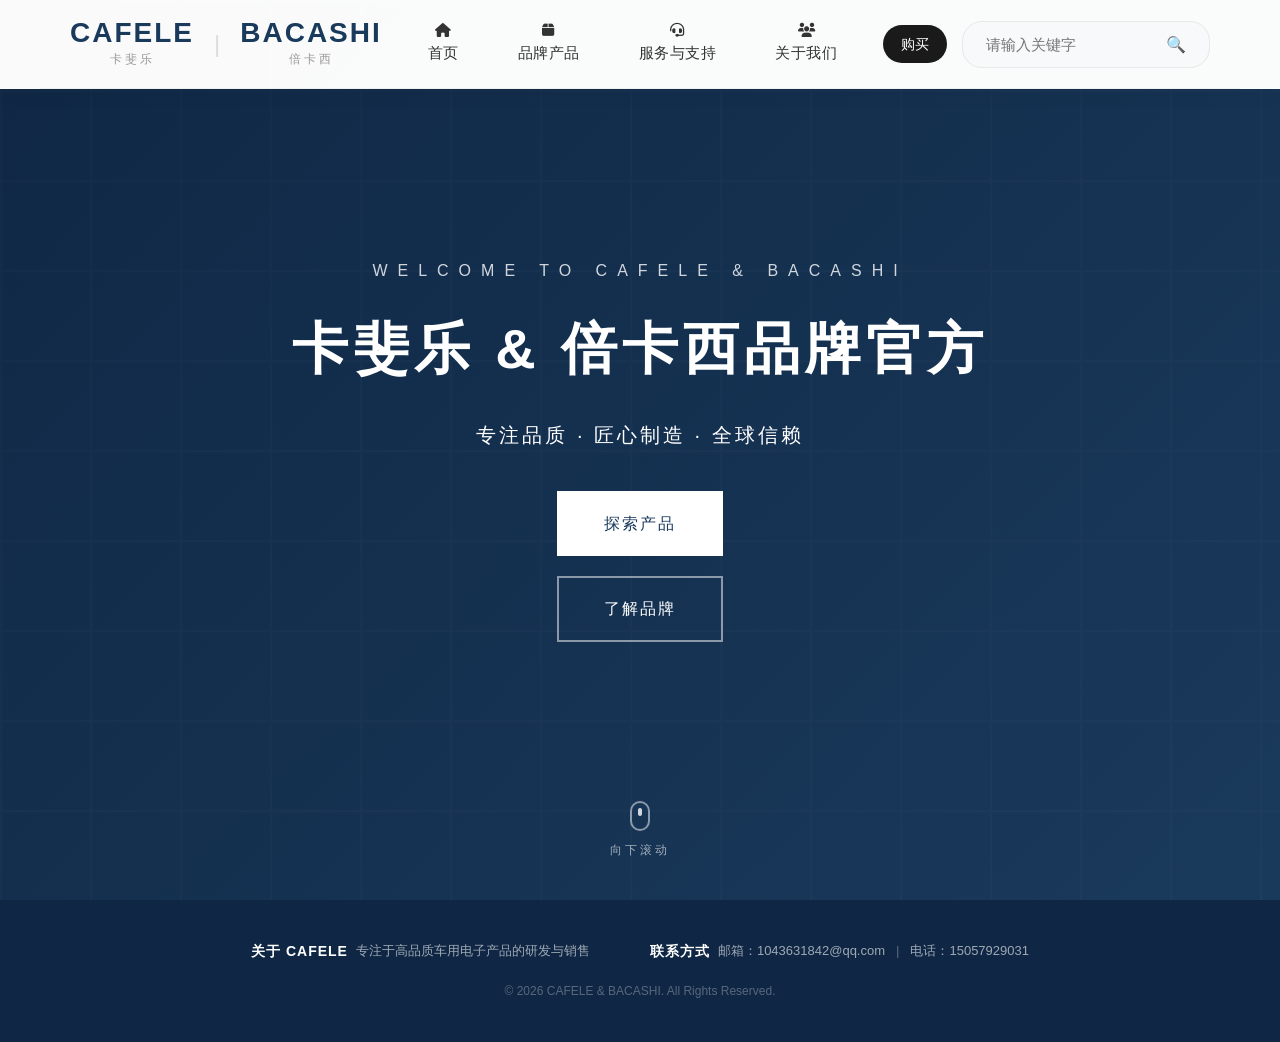
==== commit 2ed05534: "修复：移动端页脚文案居中 - 修改 footer-section 为居中对齐 - 移动端联系方式改为居中排列 - 更新版本号为 20260326001" ====
--- a/index.html
+++ b/index.html
@@ -7,7 +7,7 @@
     <meta http-equiv="Pragma" content="no-cache">
     <meta http-equiv="Expires" content="0">
     <title>CAFELE & BACASHI - 品牌官网</title>
-    <link rel="stylesheet" href="assets/css/style.css?v=20260322030">
+    <link rel="stylesheet" href="assets/css/style.css?v=20260326001">
     <link rel="stylesheet" href="https://cdn.bootcdn.net/ajax/libs/font-awesome/6.4.0/css/all.min.css">
 </head>
 <body>
--- a/assets/css/style.css
+++ b/assets/css/style.css
@@ -959,57 +959,49 @@
 .footer {
     background: var(--primary-dark);
     color: white;
-    padding: 60px 0 30px;
+    padding: 40px 0;
 }
 
 .footer-content {
     display: flex;
     justify-content: center;
     align-items: center;
-    gap: 40px;
-    padding-bottom: 30px;
-    border-bottom: 1px solid rgba(255,255,255,0.1);
+    gap: 60px;
 }
 
 .footer-section {
     display: flex;
     align-items: center;
-    gap: 10px;
+    gap: 8px;
 }
 
 .footer-section h4 {
-    font-size: 16px;
+    font-size: 14px;
     font-weight: 600;
-    letter-spacing: 2px;
+    letter-spacing: 1px;
     color: white;
     white-space: nowrap;
     margin: 0;
 }
 
 .footer-section p {
-    font-size: 14px;
-    color: rgba(255,255,255,0.7);
-    line-height: 1.6;
+    font-size: 13px;
+    color: rgba(255,255,255,0.6);
     margin: 0;
     white-space: nowrap;
 }
 
 .contact-divider {
-    color: rgba(255,255,255,0.4);
-    font-size: 14px;
-    margin: 0 5px;
-}
-
-.contact-divider {
-    color: rgba(255,255,255,0.4);
-    font-size: 14px;
+    color: rgba(255,255,255,0.3);
+    font-size: 13px;
+    margin: 0 3px;
 }
 
 .footer-bottom {
     text-align: center;
-    padding-top: 30px;
-    color: rgba(255,255,255,0.4);
-    font-size: 13px;
+    padding-top: 20px;
+    color: rgba(255,255,255,0.3);
+    font-size: 12px;
 }
 
 /* 模态框 */
@@ -1431,6 +1423,18 @@
         background: linear-gradient(90deg, transparent 0%, rgba(26, 58, 92, 0.15) 50%, transparent 100%);
         margin: 10px 0;
     }
+
+    .footer-content {
+        flex-direction: column;
+        gap: 25px;
+        text-align: center;
+    }
+
+    .footer-links {
+        flex-wrap: wrap;
+        justify-content: center;
+        gap: 20px;
+    }
 }
 
     .hero-title {
@@ -1478,18 +1482,6 @@
 
     .form-row {
         grid-template-columns: 1fr;
-    }
-
-    .footer-content {
-        flex-direction: column;
-        gap: 25px;
-        text-align: center;
-    }
-
-    .footer-links {
-        flex-wrap: wrap;
-        justify-content: center;
-        gap: 20px;
     }
 }
 
@@ -3374,41 +3366,54 @@
 
     .footer-content {
         grid-template-columns: 1fr;
-        gap: 30px;
+        gap: 25px;
+        text-align: center;
     }
 
     .footer-section {
-        padding: 10px 0;
+        padding: 0;
         text-align: center;
+        display: flex;
+        flex-direction: column;
+        align-items: center;
+        gap: 10px;
     }
 
     .footer-section h4 {
         font-size: 13px;
-        margin-bottom: 12px;
         font-weight: 600;
-        letter-spacing: 1.5px;
+        letter-spacing: 0.5px;
         color: rgba(255,255,255,0.9);
+        white-space: nowrap;
     }
 
     .footer-section p {
         font-size: 12px;
         color: rgba(255,255,255,0.7);
         line-height: 1.8;
-        max-width: 100%;
-    }
-
-    /* 联系方式 - 移动端横向排列 */
+        text-align: center;
+    }
+
+    /* 联系方式 - 移动端居中排列 */
     .footer-contact {
         display: flex;
         justify-content: center;
         flex-wrap: wrap;
-        gap: 10px;
+        gap: 15px;
         font-size: 12px;
+        align-items: center;
     }
 
     .footer-contact p {
         margin: 0;
         white-space: nowrap;
+        display: flex;
+        align-items: center;
+    }
+
+    .footer-contact p:first-child::after {
+        content: '';
+        display: none;
     }
 
     /* 移动端隐藏联系方式中间的竖线 */
@@ -3425,6 +3430,7 @@
         margin-top: 25px;
         padding-top: 25px;
         font-size: 11px;
+        text-align: center;
     }
 
     /* 关于页面 */
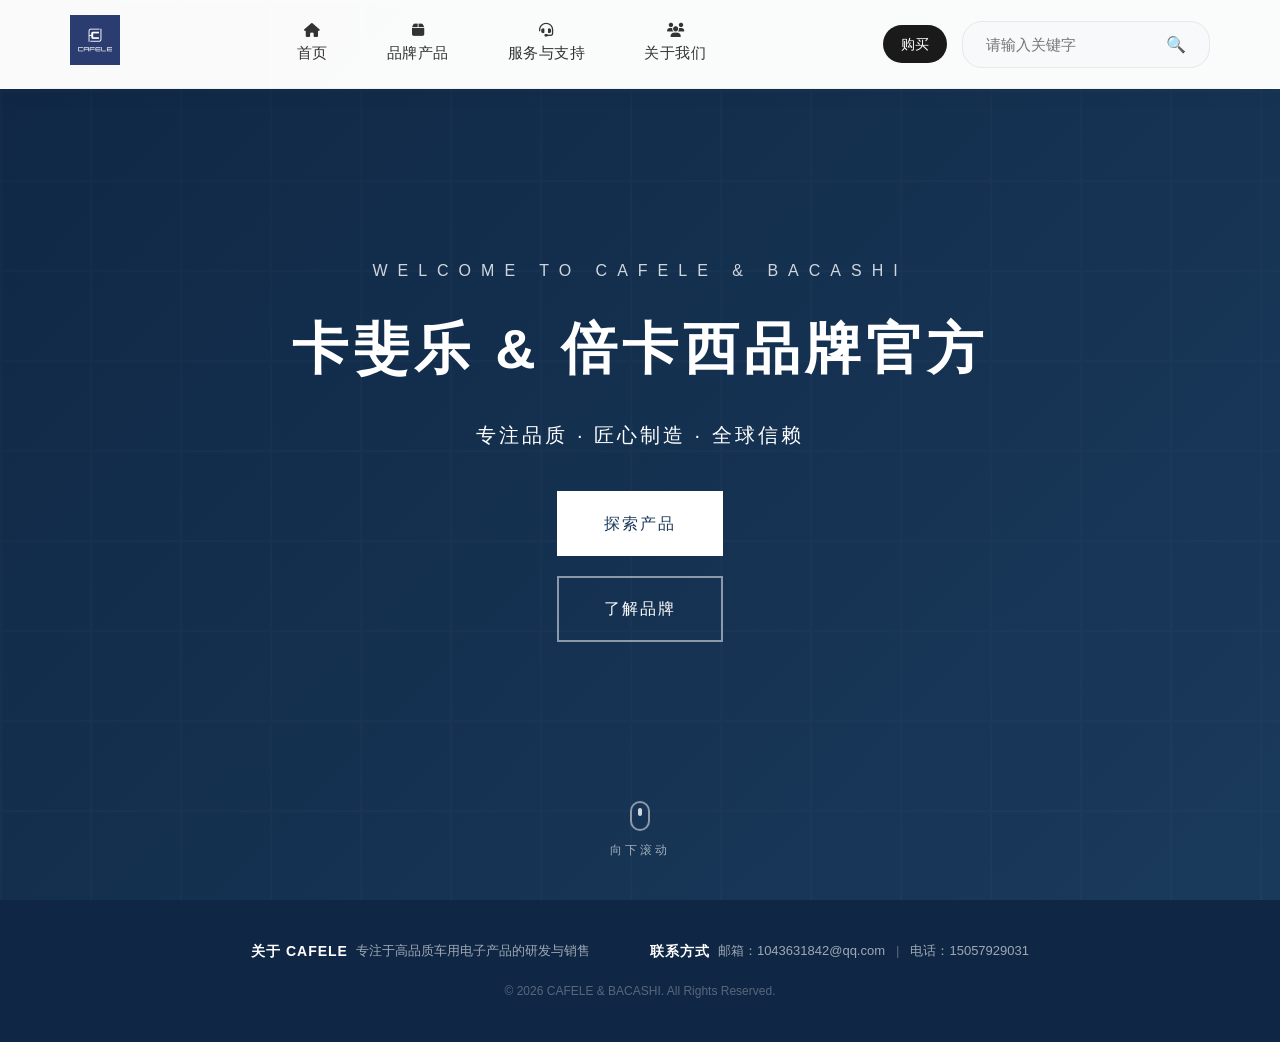
==== commit 28ce9139: "feat: 替换管理后台登录页logo为图片 Co-Authored-By: Claude <noreply@anthropic.com>" ====
--- a/index.html
+++ b/index.html
@@ -7,6 +7,7 @@
     <meta http-equiv="Pragma" content="no-cache">
     <meta http-equiv="Expires" content="0">
     <title>CAFELE & BACASHI - 品牌官网</title>
+    <link rel="icon" href="assets/images/favicon-bacashi.png?v=20260329" type="image/png">
     <link rel="stylesheet" href="assets/css/style.css?v=20260326001">
     <link rel="stylesheet" href="https://cdn.bootcdn.net/ajax/libs/font-awesome/6.4.0/css/all.min.css">
 </head>
@@ -15,15 +16,9 @@
     <nav class="navbar">
         <div class="container">
             <div class="logo">
-                <div class="logo-brand">
-                    <span class="logo-text">CAFELE</span>
-                    <span class="logo-cn">卡斐乐</span>
-                </div>
-                <span class="logo-divider">|</span>
-                <div class="logo-brand">
-                    <span class="logo-text">BACASHI</span>
-                    <span class="logo-cn">倍卡西</span>
-                </div>
+                <a href="index.html">
+                    <img src="assets/images/店铺logo.jpg" alt="CAFELE" style="height:50px;width:auto;">
+                </a>
             </div>
 
             <!-- 主导航 -->
@@ -87,7 +82,7 @@
         </div>
     </footer>
 
-    <script src="assets/js/api.js"></script>
+    <script src="assets/js/api.js?v=20260330003"></script>
     <script src="assets/js/main.js"></script>
 </body>
 </html>
